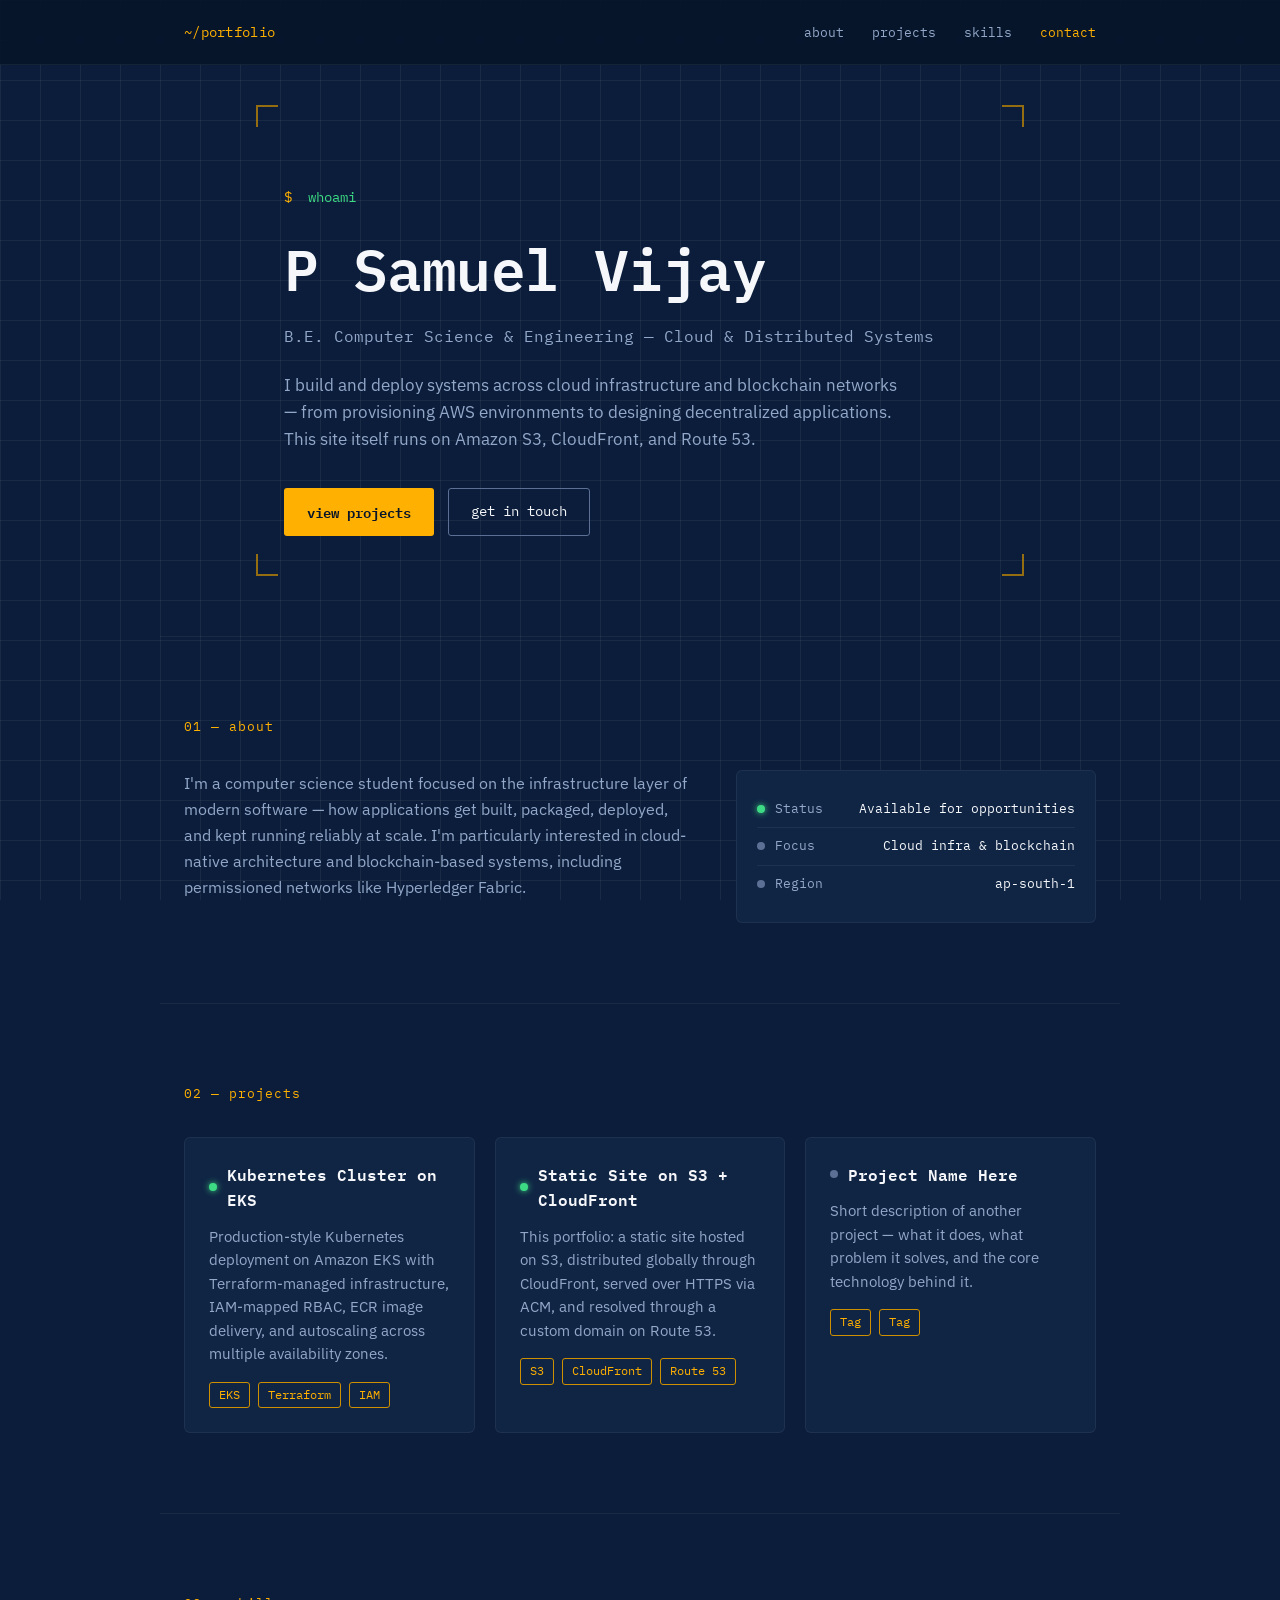
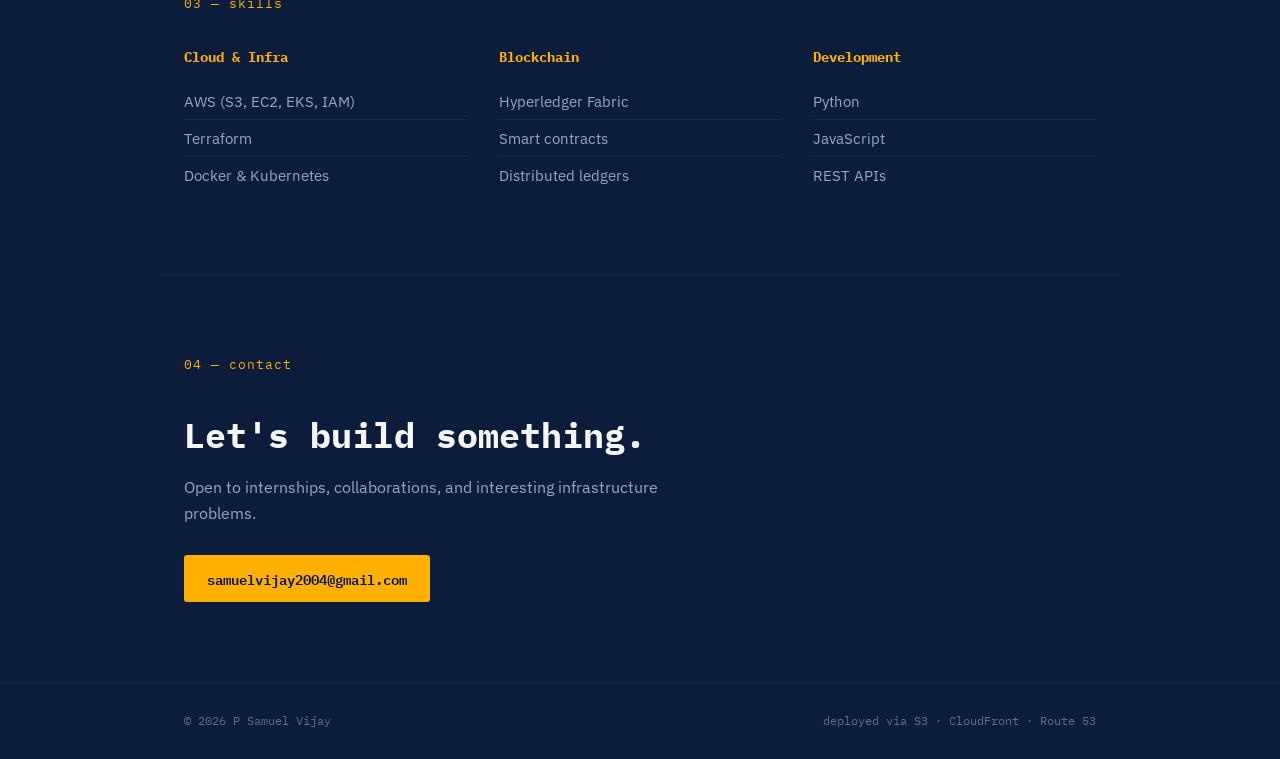
==== index.html @ be397db4 "Add portfolio site with GitHub Actions CI/CD pipeline" ====
<!DOCTYPE html>
<html lang="en">
<head>
<meta charset="UTF-8">
<meta name="viewport" content="width=device-width, initial-scale=1.0">
<title>Samuel Vijay — Portfolio</title>
<link rel="preconnect" href="https://fonts.googleapis.com">
<link href="https://fonts.googleapis.com/css2?family=IBM+Plex+Mono:wght@400;500;600&family=IBM+Plex+Sans:wght@400;500;600;700&display=swap" rel="stylesheet">
<link rel="stylesheet" href="css/style.css">
</head>
<body>

<div class="grid-bg" aria-hidden="true"></div>

<header class="site-header">
  <div class="wrap header-inner">
    <span class="brand">~/portfolio</span>
    <nav class="nav">
      <a href="#about">about</a>
      <a href="#projects">projects</a>
      <a href="#skills">skills</a>
      <a href="#contact">contact</a>
    </nav>
  </div>
</header>

<main>

  <section class="hero wrap">
    <div class="corner corner-tl" aria-hidden="true"></div>
    <div class="corner corner-tr" aria-hidden="true"></div>
    <div class="corner corner-bl" aria-hidden="true"></div>
    <div class="corner corner-br" aria-hidden="true"></div>

    <p class="prompt-line"><span class="prompt-symbol">$</span> whoami</p>
    <h1 class="hero-title">P Samuel Vijay</h1>
    <p class="hero-role">B.E. Computer Science &amp; Engineering — Cloud &amp; Distributed Systems</p>
    <p class="hero-desc">
      I build and deploy systems across cloud infrastructure and blockchain networks —
      from provisioning AWS environments to designing decentralized applications.
      This site itself runs on Amazon S3, CloudFront, and Route&nbsp;53.
    </p>
    <div class="hero-actions">
      <a class="btn btn-primary" href="#projects">view projects</a>
      <a class="btn btn-ghost" href="#contact">get in touch</a>
    </div>
  </section>

  <section id="about" class="section wrap">
    <p class="section-label">01 — about</p>
    <div class="about-grid">
      <p class="about-text">
        I'm a computer science student focused on the infrastructure layer of modern
        software — how applications get built, packaged, deployed, and kept running
        reliably at scale. I'm particularly interested in cloud-native architecture
        and blockchain-based systems, including permissioned networks like
        Hyperledger Fabric.
      </p>
      <div class="status-card">
        <div class="status-row"><span class="dot dot-live"></span> Status <span class="status-val">Available for opportunities</span></div>
        <div class="status-row"><span class="dot dot-idle"></span> Focus <span class="status-val">Cloud infra &amp; blockchain</span></div>
        <div class="status-row"><span class="dot dot-idle"></span> Region <span class="status-val">ap-south-1</span></div>
      </div>
    </div>
  </section>

  <section id="projects" class="section wrap">
    <p class="section-label">02 — projects</p>
    <div class="project-grid">

      <article class="project-card">
        <div class="project-head">
          <span class="dot dot-live"></span>
          <h3>Kubernetes Cluster on EKS</h3>
        </div>
        <p>Production-style Kubernetes deployment on Amazon EKS with Terraform-managed
        infrastructure, IAM-mapped RBAC, ECR image delivery, and autoscaling across
        multiple availability zones.</p>
        <div class="tag-row">
          <span class="tag">EKS</span><span class="tag">Terraform</span><span class="tag">IAM</span>
        </div>
      </article>

      <article class="project-card">
        <div class="project-head">
          <span class="dot dot-live"></span>
          <h3>Static Site on S3 + CloudFront</h3>
        </div>
        <p>This portfolio: a static site hosted on S3, distributed globally through
        CloudFront, served over HTTPS via ACM, and resolved through a custom domain
        on Route 53.</p>
        <div class="tag-row">
          <span class="tag">S3</span><span class="tag">CloudFront</span><span class="tag">Route 53</span>
        </div>
      </article>

      <article class="project-card">
        <div class="project-head">
          <span class="dot dot-idle"></span>
          <h3>Project Name Here</h3>
        </div>
        <p>Short description of another project — what it does, what problem it solves,
        and the core technology behind it.</p>
        <div class="tag-row">
          <span class="tag">Tag</span><span class="tag">Tag</span>
        </div>
      </article>

    </div>
  </section>

  <section id="skills" class="section wrap">
    <p class="section-label">03 — skills</p>
    <div class="skills-grid">
      <div class="skill-group">
        <h4>Cloud &amp; Infra</h4>
        <ul><li>AWS (S3, EC2, EKS, IAM)</li><li>Terraform</li><li>Docker &amp; Kubernetes</li></ul>
      </div>
      <div class="skill-group">
        <h4>Blockchain</h4>
        <ul><li>Hyperledger Fabric</li><li>Smart contracts</li><li>Distributed ledgers</li></ul>
      </div>
      <div class="skill-group">
        <h4>Development</h4>
        <ul><li>Python</li><li>JavaScript</li><li>REST APIs</li></ul>
      </div>
    </div>
  </section>

  <section id="contact" class="section wrap contact-section">
    <p class="section-label">04 — contact</p>
    <h2 class="contact-title">Let's build something.</h2>
    <p class="contact-desc">Open to internships, collaborations, and interesting infrastructure problems.</p>
    <a class="btn btn-primary" href="mailto:samuelvijay2004@gmail.com">samuelvijay2004@gmail.com</a>
  </section>

</main>

<footer class="site-footer">
  <div class="wrap footer-inner">
    <span>© 2026 P Samuel Vijay</span>
    <span class="footer-meta">deployed via S3 · CloudFront · Route 53</span>
  </div>
</footer>

<script src="js/script.js"></script>
</body>
</html>
---- css/style.css ----
:root {
  --navy: #0b1d3a;
  --navy-deep: #071429;
  --panel: #102544;
  --grid-line: rgba(255, 255, 255, 0.06);
  --off-white: #f5f7fa;
  --slate: #93a8c9;
  --slate-dim: #5c7096;
  --amber: #ffb000;
  --amber-dim: #cf9000;
  --live: #3ddc84;

  --font-display: 'IBM Plex Mono', 'Courier New', monospace;
  --font-body: 'IBM Plex Sans', -apple-system, sans-serif;
}

* { box-sizing: border-box; margin: 0; padding: 0; }

html { scroll-behavior: smooth; }

body {
  background: var(--navy);
  color: var(--off-white);
  font-family: var(--font-body);
  line-height: 1.6;
  position: relative;
  overflow-x: hidden;
}

@media (prefers-reduced-motion: reduce) {
  html { scroll-behavior: auto; }
  * { animation-duration: 0.001ms !important; transition-duration: 0.001ms !important; }
}

/* Blueprint grid background */
.grid-bg {
  position: fixed;
  inset: 0;
  z-index: 0;
  background-image:
    linear-gradient(var(--grid-line) 1px, transparent 1px),
    linear-gradient(90deg, var(--grid-line) 1px, transparent 1px);
  background-size: 40px 40px;
  pointer-events: none;
}

.wrap {
  max-width: 960px;
  margin: 0 auto;
  padding: 0 24px;
  position: relative;
  z-index: 1;
}

a { color: inherit; text-decoration: none; }
a:focus-visible, button:focus-visible {
  outline: 2px solid var(--amber);
  outline-offset: 3px;
}

ul { list-style: none; }

/* Header */
.site-header {
  position: sticky;
  top: 0;
  z-index: 10;
  background: rgba(7, 20, 41, 0.85);
  backdrop-filter: blur(8px);
  border-bottom: 1px solid var(--grid-line);
}

.header-inner {
  display: flex;
  align-items: center;
  justify-content: space-between;
  height: 64px;
}

.brand {
  font-family: var(--font-display);
  font-size: 0.9rem;
  color: var(--amber);
  letter-spacing: 0.02em;
}

.nav { display: flex; gap: 28px; }

.nav a {
  font-family: var(--font-display);
  font-size: 0.82rem;
  color: var(--slate);
  transition: color 0.15s ease;
}

.nav a:hover { color: var(--off-white); }

/* Hero */
.hero {
  position: relative;
  padding: 120px 24px 100px;
  max-width: 760px;
}

.corner {
  position: absolute;
  width: 22px;
  height: 22px;
  border: 2px solid var(--amber-dim);
  opacity: 0.7;
}
.corner-tl { top: 40px; left: -4px; border-right: none; border-bottom: none; }
.corner-tr { top: 40px; right: -4px; border-left: none; border-bottom: none; }
.corner-bl { bottom: 60px; left: -4px; border-right: none; border-top: none; }
.corner-br { bottom: 60px; right: -4px; border-left: none; border-top: none; }

.prompt-line {
  font-family: var(--font-display);
  color: var(--live);
  font-size: 0.9rem;
  margin-bottom: 14px;
}
.prompt-symbol { color: var(--amber); margin-right: 8px; }

.hero-title {
  font-family: var(--font-display);
  font-weight: 600;
  font-size: clamp(2.4rem, 6vw, 3.6rem);
  letter-spacing: -0.01em;
  margin-bottom: 10px;
}

.hero-role {
  font-family: var(--font-display);
  color: var(--slate);
  font-size: 1rem;
  margin-bottom: 22px;
}

.hero-desc {
  color: var(--slate);
  font-size: 1.05rem;
  max-width: 620px;
  margin-bottom: 36px;
}

.hero-actions { display: flex; gap: 14px; flex-wrap: wrap; }

.btn {
  font-family: var(--font-display);
  font-size: 0.85rem;
  padding: 12px 22px;
  border-radius: 3px;
  border: 1px solid transparent;
  display: inline-block;
  transition: transform 0.15s ease, background 0.15s ease, border-color 0.15s ease;
}
.btn:hover { transform: translateY(-1px); }

.btn-primary { background: var(--amber); color: var(--navy-deep); font-weight: 600; }
.btn-primary:hover { background: #ffc233; }

.btn-ghost { border-color: var(--slate-dim); color: var(--off-white); }
.btn-ghost:hover { border-color: var(--amber); }

/* Sections */
.section { padding: 80px 24px; border-top: 1px solid var(--grid-line); }

.section-label {
  font-family: var(--font-display);
  color: var(--amber);
  font-size: 0.8rem;
  letter-spacing: 0.08em;
  margin-bottom: 32px;
}

/* About */
.about-grid {
  display: grid;
  grid-template-columns: 1.4fr 1fr;
  gap: 48px;
  align-items: start;
}

.about-text { color: var(--slate); font-size: 1.02rem; max-width: 56ch; }

.status-card {
  background: var(--panel);
  border: 1px solid var(--grid-line);
  border-radius: 6px;
  padding: 20px;
}

.status-row {
  display: flex;
  align-items: center;
  gap: 10px;
  font-family: var(--font-display);
  font-size: 0.8rem;
  color: var(--slate);
  padding: 8px 0;
  border-bottom: 1px solid var(--grid-line);
}
.status-row:last-child { border-bottom: none; }

.status-val { margin-left: auto; color: var(--off-white); }

.dot { width: 8px; height: 8px; border-radius: 50%; flex-shrink: 0; }
.dot-live { background: var(--live); box-shadow: 0 0 6px var(--live); }
.dot-idle { background: var(--slate-dim); }

/* Projects */
.project-grid {
  display: grid;
  grid-template-columns: repeat(auto-fit, minmax(260px, 1fr));
  gap: 20px;
}

.project-card {
  background: var(--panel);
  border: 1px solid var(--grid-line);
  border-radius: 6px;
  padding: 24px;
  transition: border-color 0.15s ease, transform 0.15s ease;
}
.project-card:hover { border-color: var(--amber-dim); transform: translateY(-2px); }

.project-head {
  display: flex;
  align-items: center;
  gap: 10px;
  margin-bottom: 12px;
}

.project-card h3 { font-family: var(--font-display); font-size: 1rem; font-weight: 600; }

.project-card p { color: var(--slate); font-size: 0.92rem; margin-bottom: 16px; }

.tag-row { display: flex; gap: 8px; flex-wrap: wrap; }

.tag {
  font-family: var(--font-display);
  font-size: 0.72rem;
  color: var(--amber);
  border: 1px solid var(--amber-dim);
  border-radius: 3px;
  padding: 3px 9px;
}

/* Skills */
.skills-grid {
  display: grid;
  grid-template-columns: repeat(auto-fit, minmax(200px, 1fr));
  gap: 32px;
}

.skill-group h4 {
  font-family: var(--font-display);
  color: var(--amber);
  font-size: 0.85rem;
  margin-bottom: 14px;
}

.skill-group li {
  color: var(--slate);
  font-size: 0.95rem;
  padding: 6px 0;
  border-bottom: 1px solid var(--grid-line);
}
.skill-group li:last-child { border-bottom: none; }

/* Contact */
.contact-section { text-align: left; }

.contact-title {
  font-family: var(--font-display);
  font-size: clamp(1.6rem, 4vw, 2.2rem);
  margin-bottom: 12px;
}

.contact-desc { color: var(--slate); margin-bottom: 28px; max-width: 480px; }

/* Footer */
.site-footer { border-top: 1px solid var(--grid-line); padding: 28px 24px; }

.footer-inner {
  display: flex;
  justify-content: space-between;
  flex-wrap: wrap;
  gap: 8px;
  font-family: var(--font-display);
  font-size: 0.78rem;
  color: var(--slate-dim);
}

/* Responsive */
@media (max-width: 640px) {
  .about-grid { grid-template-columns: 1fr; }
  .hero { padding: 90px 20px 70px; }
  .nav { gap: 16px; }
  .nav a { font-size: 0.72rem; }
}
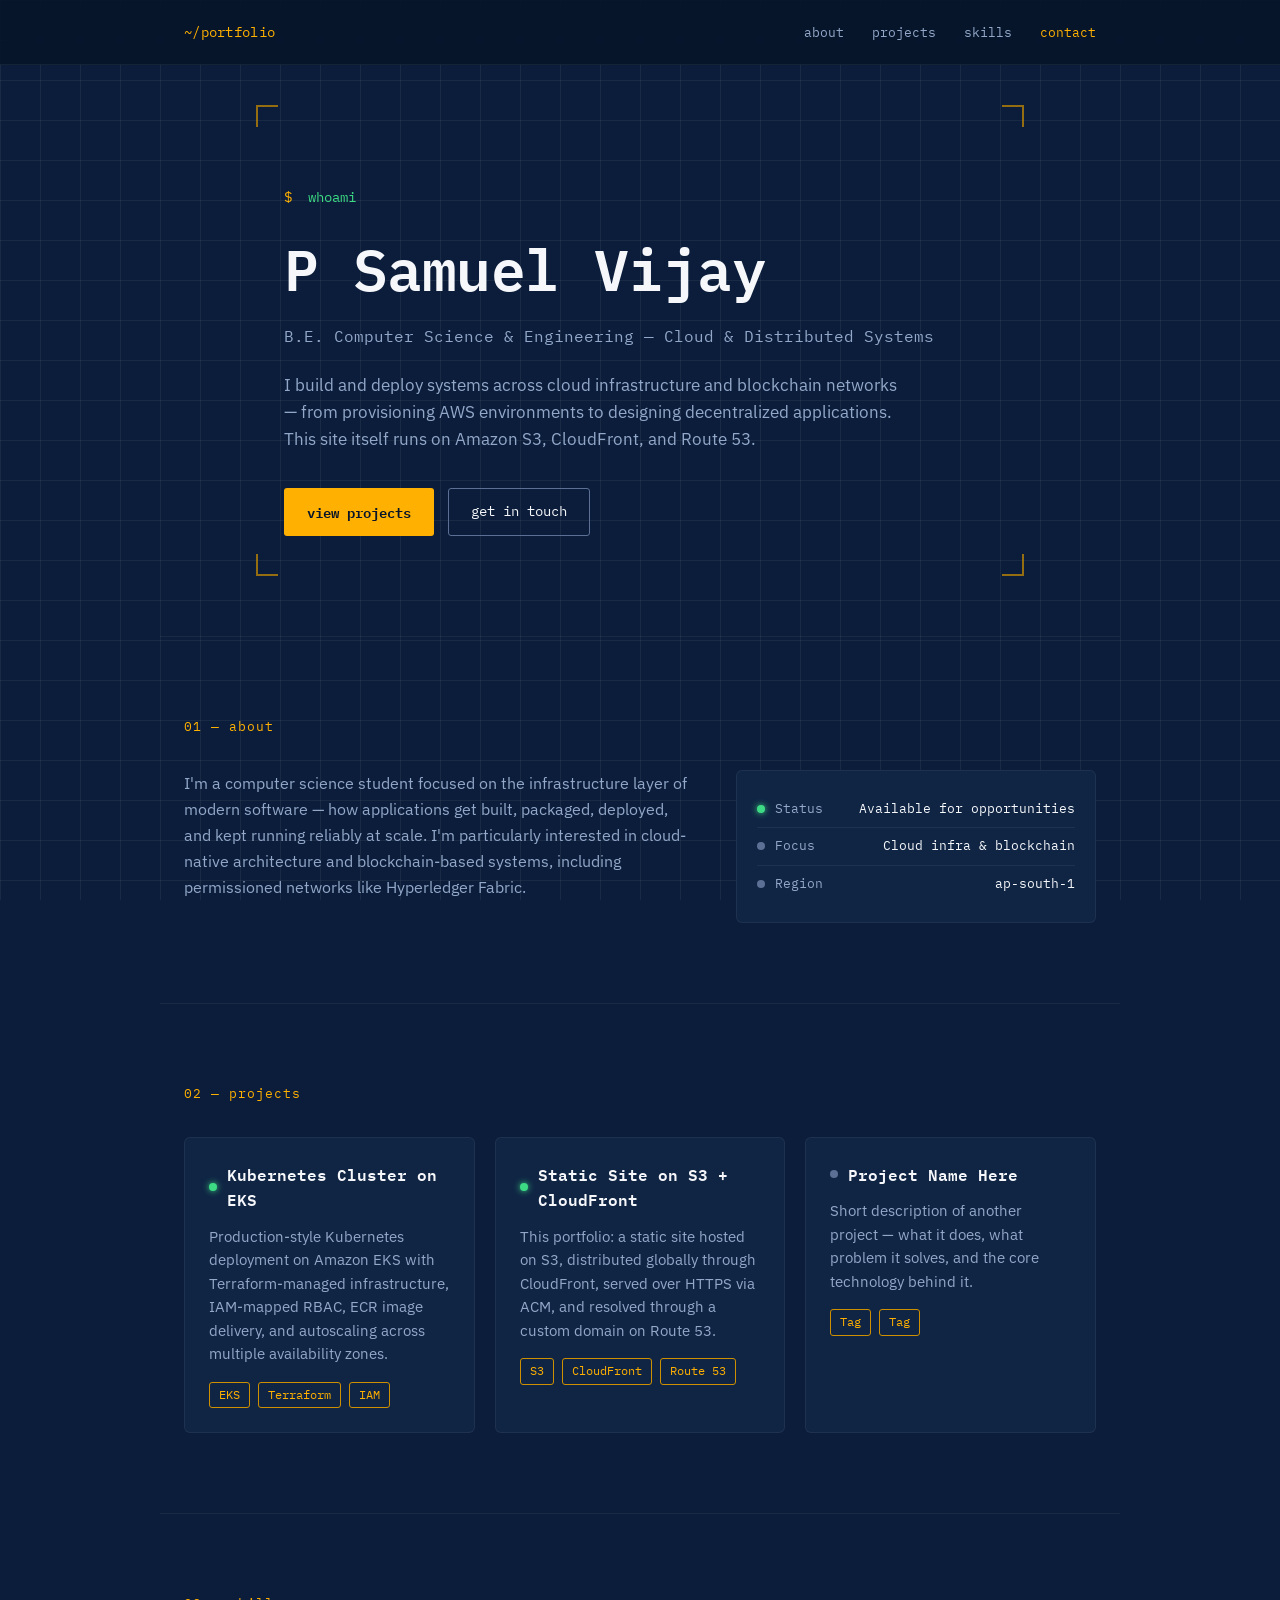
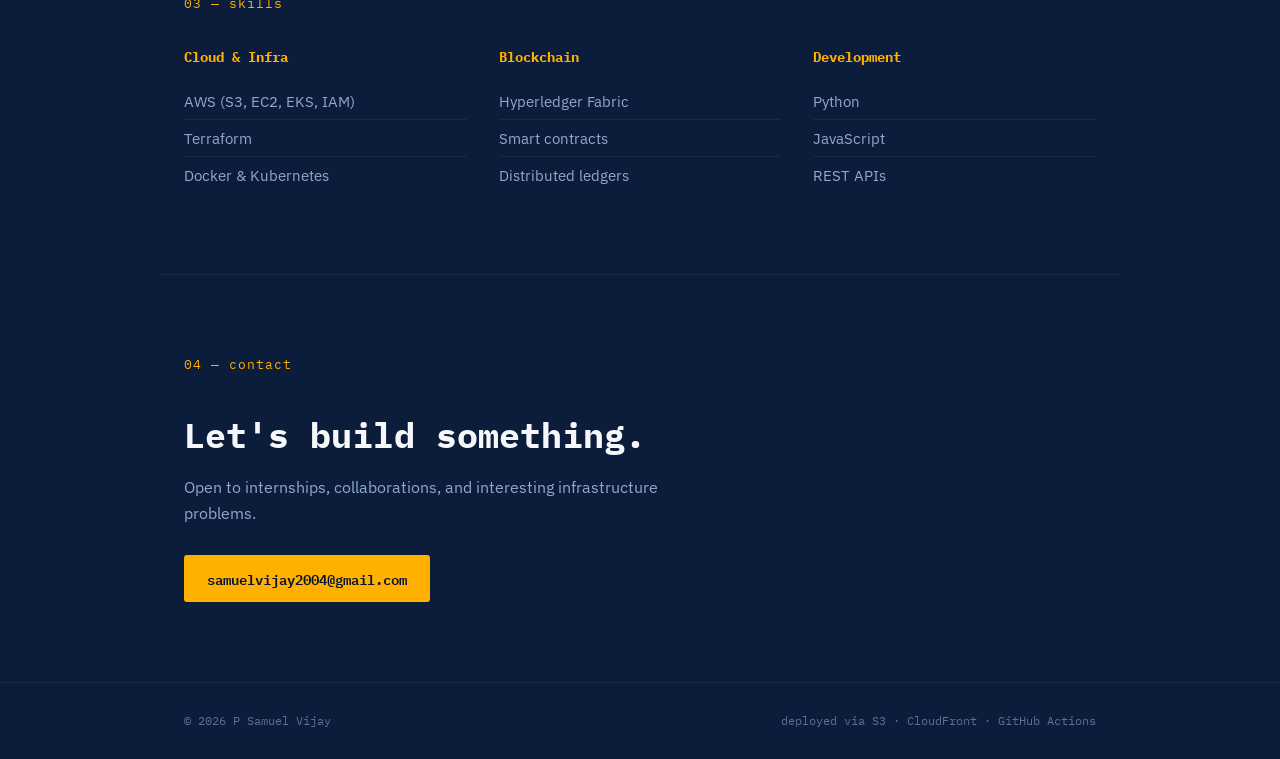
==== commit ff1b2183: "test: verify CI/CD pipeline - update footer" ====
--- a/index.html
+++ b/index.html
@@ -139,7 +139,7 @@
 <footer class="site-footer">
   <div class="wrap footer-inner">
     <span>© 2026 P Samuel Vijay</span>
-    <span class="footer-meta">deployed via S3 · CloudFront · Route 53</span>
+    <span class="footer-meta">deployed via S3 · CloudFront · GitHub Actions</span>
   </div>
 </footer>
 
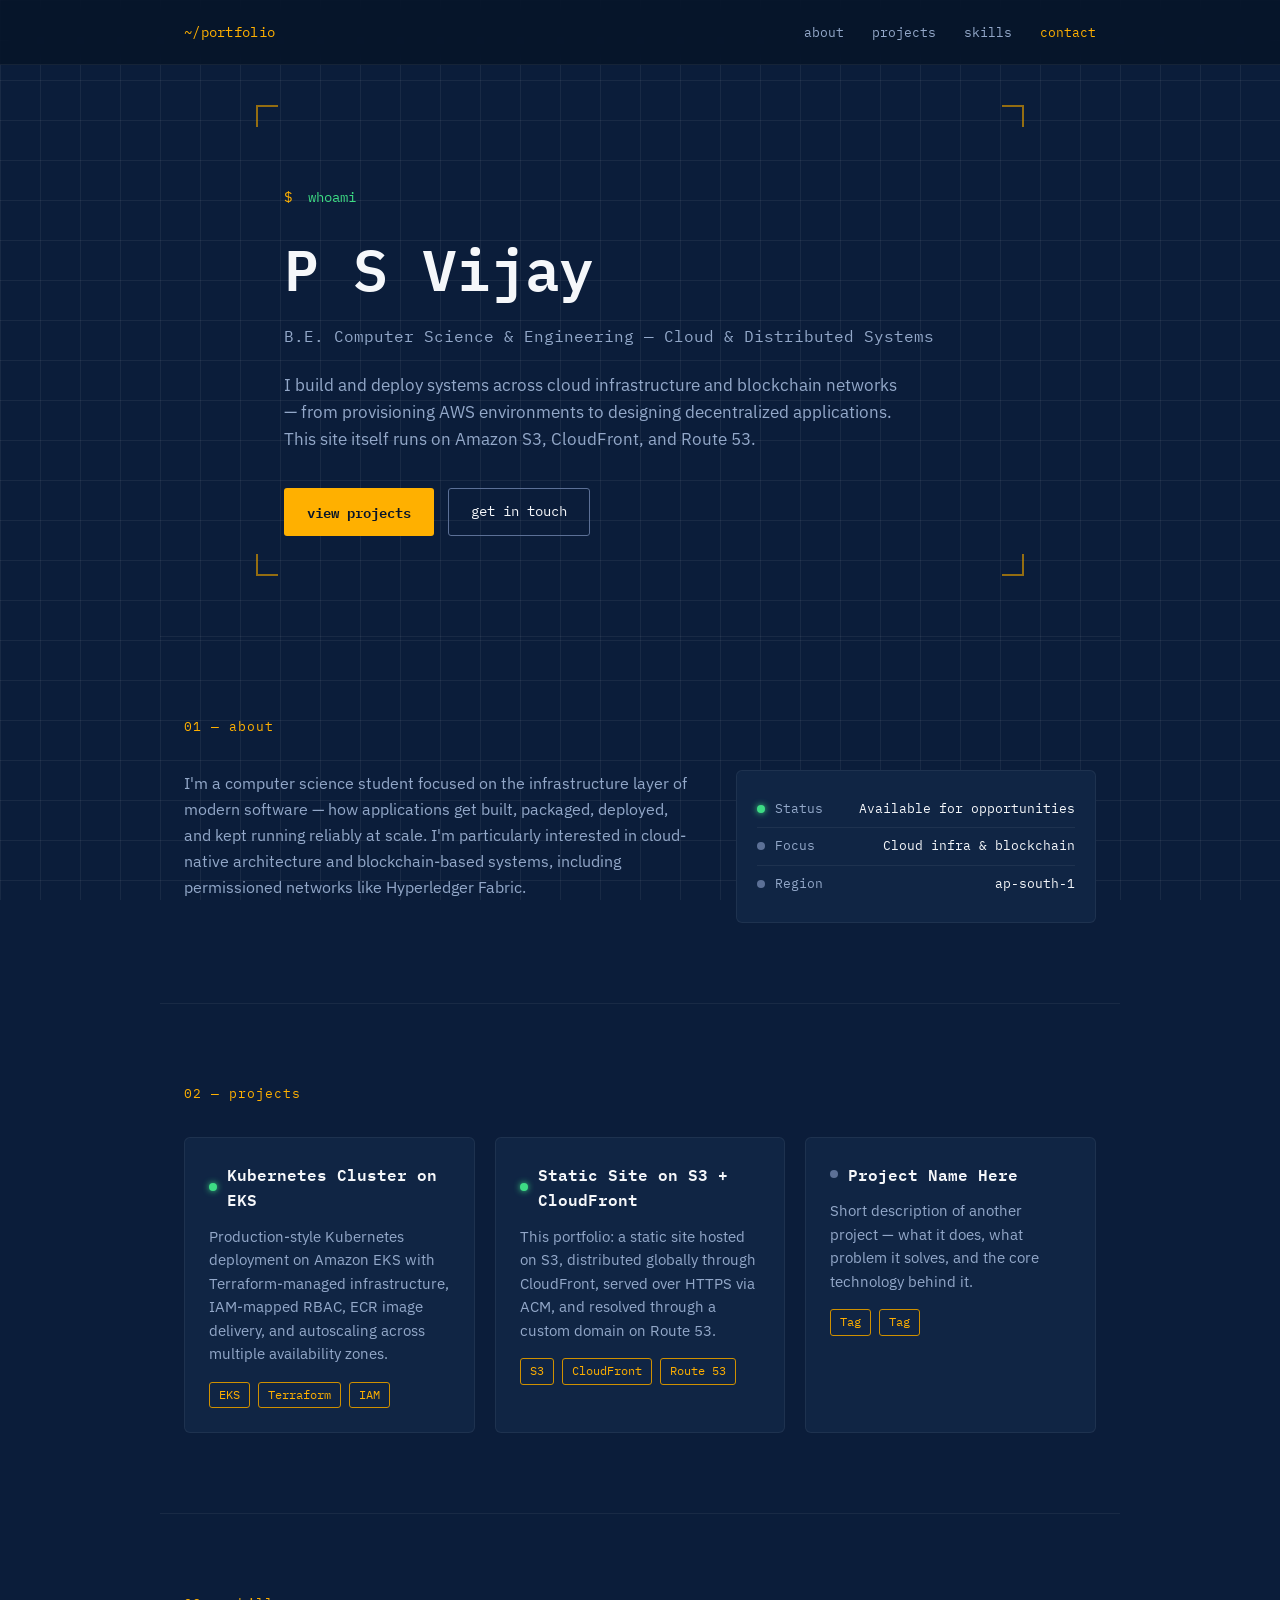
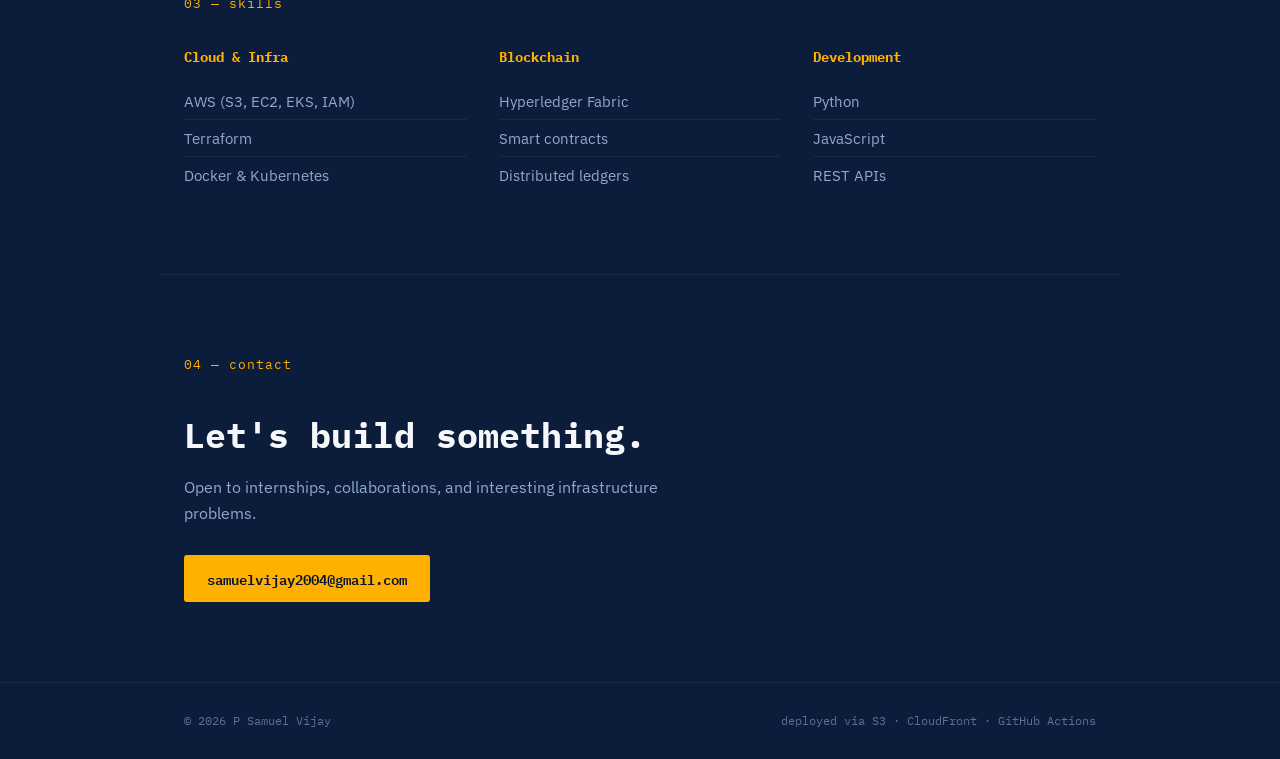
==== commit d0d053ed: "test" ====
--- a/index.html
+++ b/index.html
@@ -33,7 +33,7 @@
     <div class="corner corner-br" aria-hidden="true"></div>
 
     <p class="prompt-line"><span class="prompt-symbol">$</span> whoami</p>
-    <h1 class="hero-title">P Samuel Vijay</h1>
+    <h1 class="hero-title">P S Vijay</h1>
     <p class="hero-role">B.E. Computer Science &amp; Engineering — Cloud &amp; Distributed Systems</p>
     <p class="hero-desc">
       I build and deploy systems across cloud infrastructure and blockchain networks —
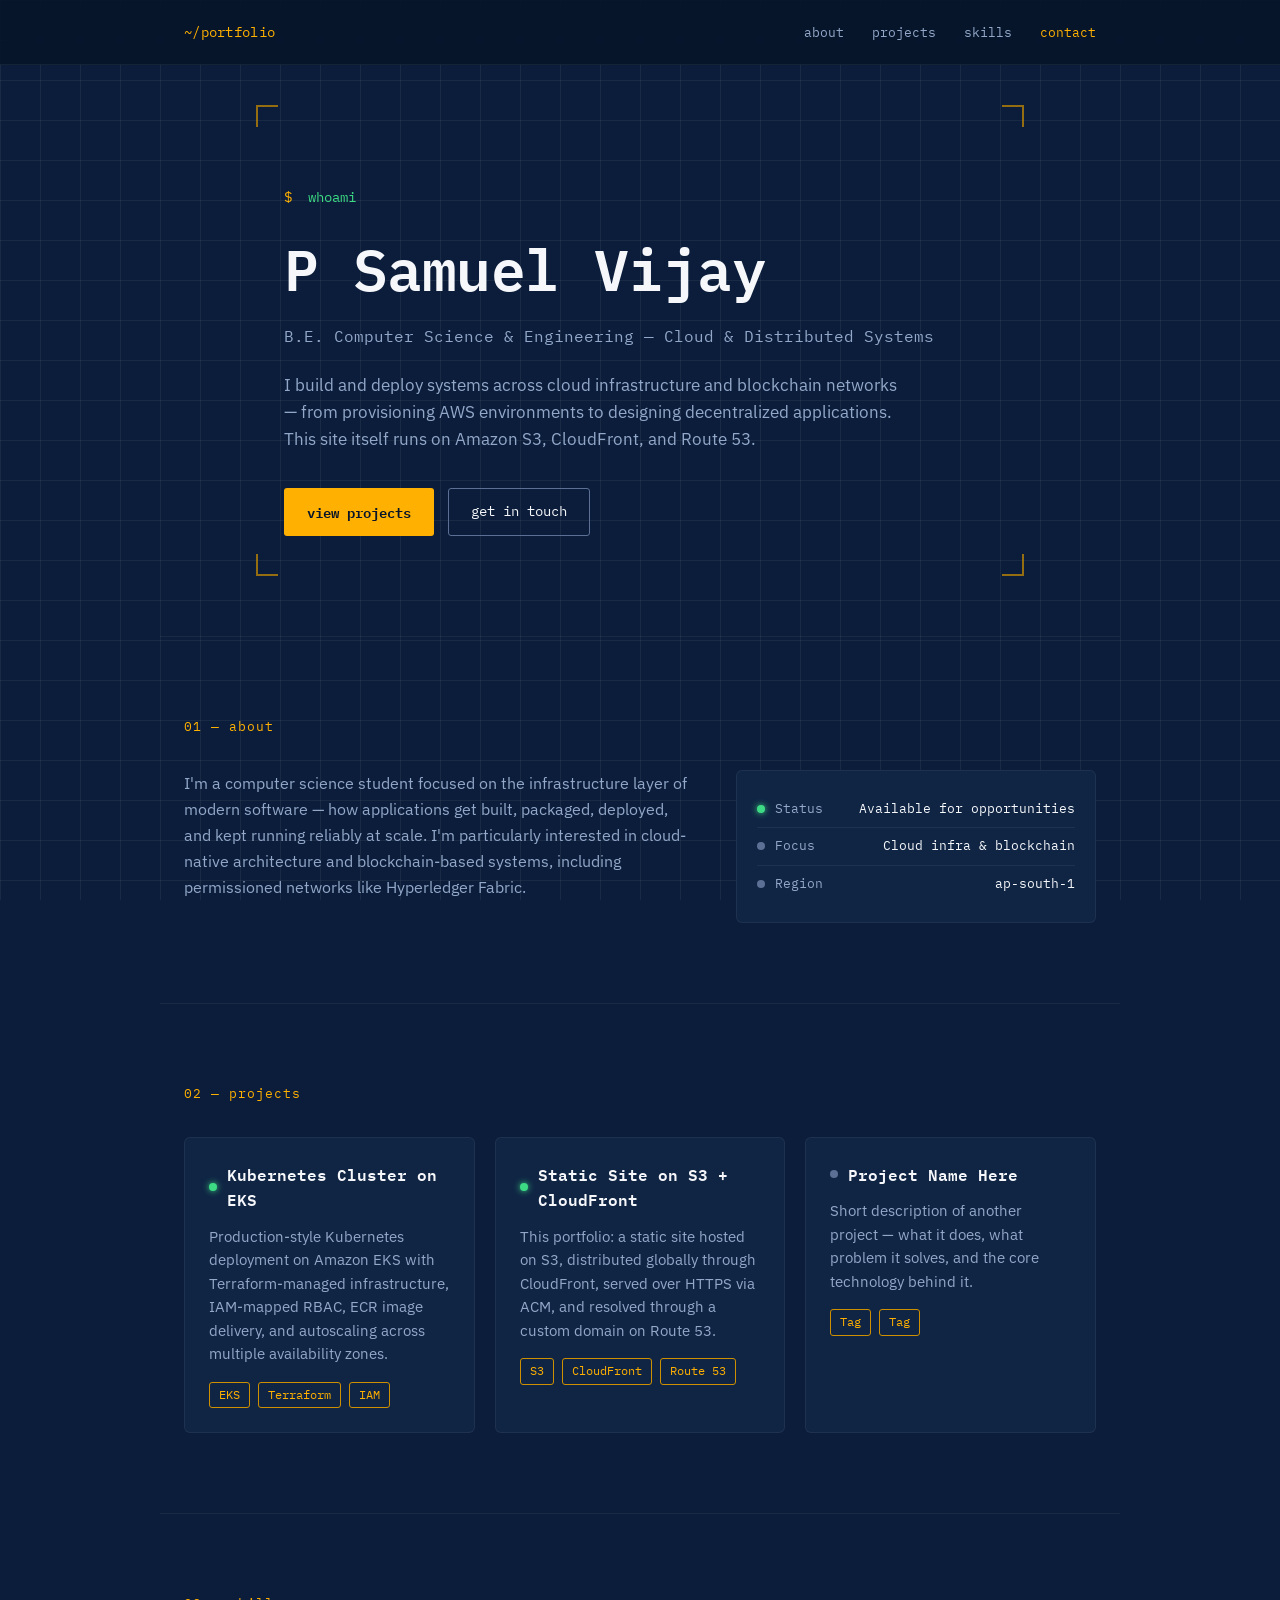
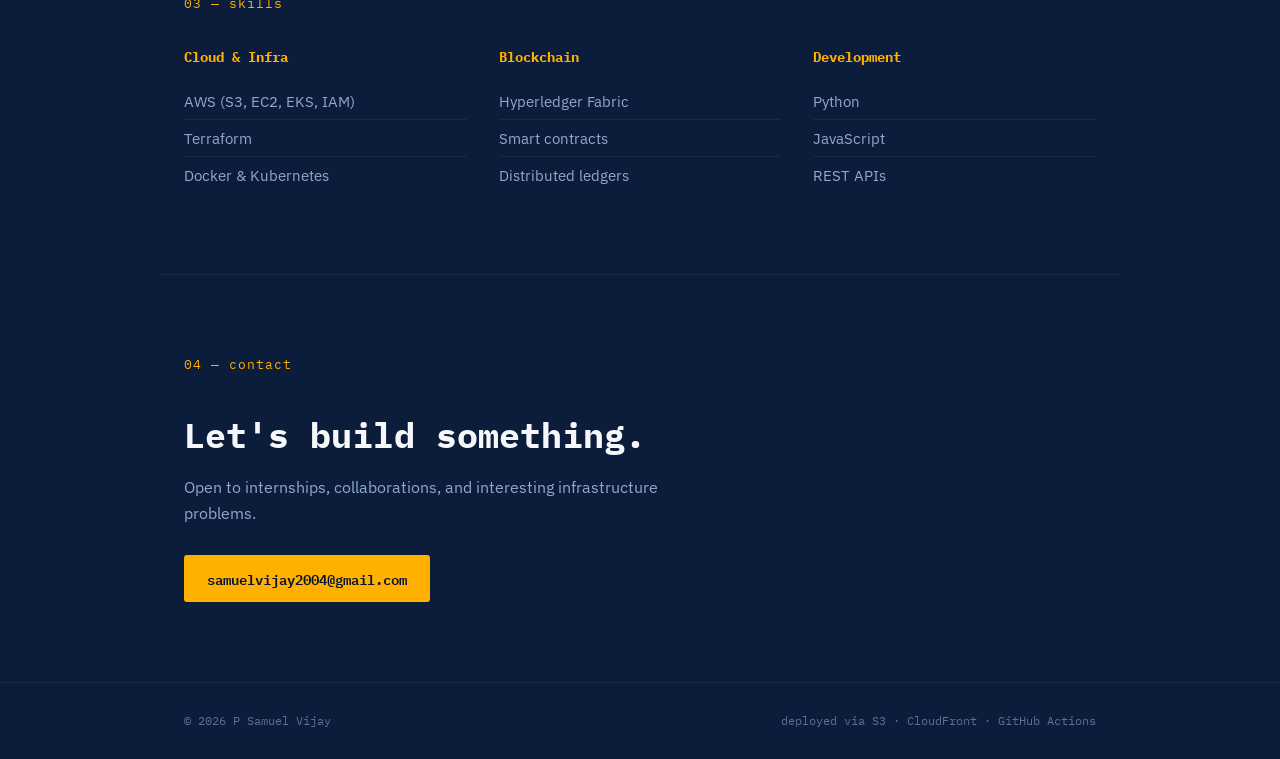
==== commit 16d0e1e4: "Add portfolio site with GitHub Actions CI/CD pipeline" ====
--- a/index.html
+++ b/index.html
@@ -33,7 +33,7 @@
     <div class="corner corner-br" aria-hidden="true"></div>
 
     <p class="prompt-line"><span class="prompt-symbol">$</span> whoami</p>
-    <h1 class="hero-title">P S Vijay</h1>
+    <h1 class="hero-title">P Samuel Vijay</h1>
     <p class="hero-role">B.E. Computer Science &amp; Engineering — Cloud &amp; Distributed Systems</p>
     <p class="hero-desc">
       I build and deploy systems across cloud infrastructure and blockchain networks —
